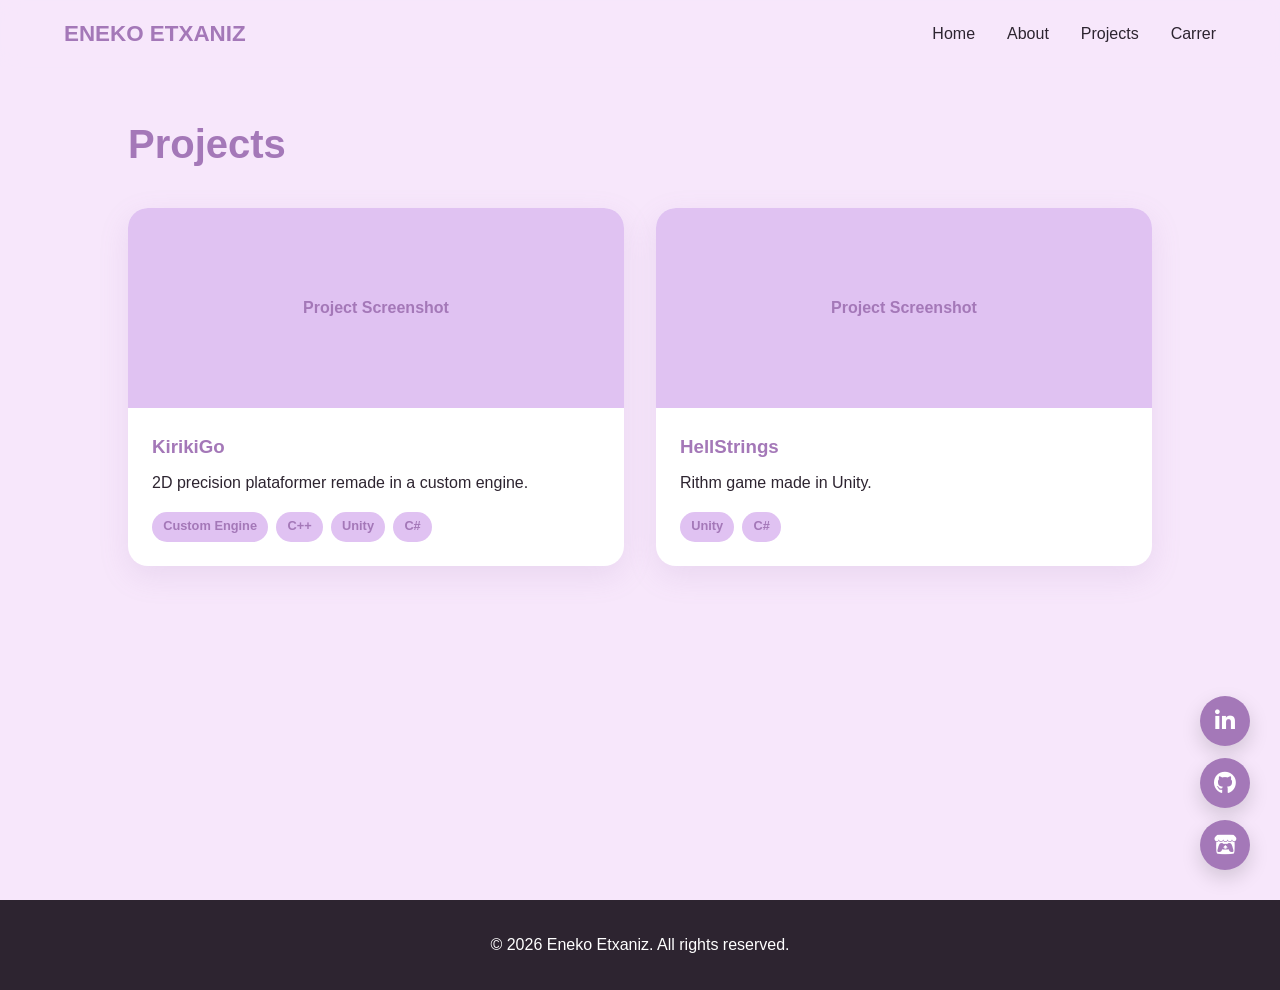
==== projects.html @ e9bcdfac "Project card test" ====
<!DOCTYPE html>
<html lang="en">
<head>
    <meta charset="UTF-8">
    <meta name="viewport" content="width=device-width, initial-scale=1.0">

    <title>Eneko Etxaniz | Portfolio</title>

    <!-- Font Awesome Icons -->
    <link
        rel="stylesheet"
        href="https://cdnjs.cloudflare.com/ajax/libs/font-awesome/6.5.2/css/all.min.css"
    >

    <link rel="stylesheet" href="style.css">
</head>

<body>

    <!-- Navigation -->
    <div id="navbar"></div>
    

    <!-- Projects -->
    <section id="projects">

        <div class="section-container">

            <h2 class="section-title">Projects</h2>

            <div class="projects">

                <a href="projects/kirikigo.html"  class="project-card">

                    <div class="project-image">
                        <span>Project Screenshot</span>
                    </div>

                    <div class="project-content">    
                        <h3>KirikiGo</h3>

                        <p>
                            2D precision plataformer remade in a custom engine.
                        </p>

                        <div class="tags">
                            <span class="tag">Custom Engine</span>
                            <span class="tag">C++</span>
                            <span class="tag">Unity</span>
                            <span class="tag">C#</span>
                        </div>

                    </div>
                </a>


                <a href="projects/hellstrings.html" class="project-card">

                    <div class="project-image">
                        <span>Project Screenshot</span>
                    </div>
                        <div class="project-content">
    
                            <h3>HellStrings</h3>
    
                            <p>
                                Rithm game made in Unity.
                            </p>
    
                            <div class="tags">
                                <span class="tag">Unity</span>
                                <span class="tag">C#</span>
                            </div>
    
                        </div>
                    </a>

            </div>

        </div>

    </section>

    <div id="footer"></div>

    <div id="social-dock"></div>

    <script src="../js/main.js"></script>


</body>
</html>
---- style.css ----
/* ========================================
   COLOR PALETTE
======================================== */

:root {
    --base: #A478B8;
    --light-base: #E0C2F2;
    --background: #F7E7FB;
    --contrast: #F5AE52;
    --light-contrast: #ffffff;
    --background-contrast: #ffffff;
    --highlight: #FC7869;

    --text: #2D2430;
    --white: #FFFFFF;
}


/* ========================================
   RESET
======================================== */

* {
    margin: 0;
    padding: 0;
    box-sizing: border-box;
}

html {
    scroll-behavior: smooth;
}

body {
    font-family: Arial, Helvetica, sans-serif;
    background: var(--background);
    color: var(--text);
    line-height: 1.6;
}

a {
    color: var(--highlight);
    text-decoration: none; /* To remove the underline */
    transition: transform 0.2s ease;
}

a:hover {
    transform: translateX(-2px);
}

/* ========================================
   NAVIGATION
======================================== */

nav {
    position: fixed;
    top: 0;
    left: 0;

    width: 100%;
    padding: 1rem 5%;

    display: flex;
    justify-content: space-between;
    align-items: center;

    background: rgba(247, 231, 251, 0.9);
    backdrop-filter: blur(10px);

    z-index: 1000;
}

.logo {
    font-size: 1.4rem;
    font-weight: bold;
    color: var(--base);
}

.nav-links {
    display: flex;
    gap: 2rem;

    list-style: none;
}

.nav-links a {
    text-decoration: none;
    color: var(--text);

    font-weight: 500;

    transition: color 0.2s ease;
}

.nav-links a:hover {
    color: var(--highlight);
}


/* ========================================
   GENERAL
======================================== */

section {
    min-height: 100vh;

    padding: 7rem 10% 5rem;
}

.section-title {
    font-size: 2.5rem;
    color: var(--base);

    margin-bottom: 2rem;
}


/* ========================================
   HERO
======================================== */

#home {
    display: flex;
    align-items: center;
    justify-content: center;

    text-align: center;
}

.hero {
    max-width: 900px;
}

.hero h1 {
    font-size: clamp(3rem, 8vw, 6rem);

    line-height: 1;

    color: var(--base);

    margin-bottom: 1rem;
}

.hero h2 {
    font-size: 1.5rem;

    font-weight: normal;

    margin-bottom: 1.5rem;
}

.hero p {
    max-width: 650px;

    margin: 0 auto 2rem;

    font-size: 1.1rem;
}

.hero-buttons {
    display: flex;
    justify-content: center;
    flex-wrap: wrap;
}


/* ========================================
   BUTTONS
======================================== */

.button {
    display: inline-block;

    padding: 0.8rem 1.8rem;
    margin: 0.4rem;

    border-radius: 999px;

    text-decoration: none;
    font-weight: bold;

    background: var(--base);
    color: var(--white);

    transition:
        transform 0.2s ease,
        background 0.2s ease;
}

.button:hover {
    transform: translateY(-3px);

    background: var(--highlight);
}

.button.secondary {
    background: var(--contrast);
}

.button.secondary:hover {
    background: var(--highlight);
}


/* ========================================
   ABOUT
======================================== */

#about {
    background: var(--background-contrast);
}

.about-content {
    max-width: 800px;
}

.about-content p {
    margin-bottom: 1rem;

    font-size: 1.1rem;
}


/* ========================================
   PROJECTS
======================================== */

.projects {
    display: grid;

    grid-template-columns:
        repeat(auto-fit, minmax(280px, 1fr));

    gap: 2rem;
}

.project-card {
    display: block;

    background: var(--white);

    border-radius: 20px;

    overflow: hidden;

    box-shadow:
        0 10px 30px rgba(164, 120, 184, 0.15);

    text-decoration: none;
    color: inherit;

    transition:
        transform 0.25s ease,
        box-shadow 0.25s ease;
}

.project-card:hover {
    transform: translateY(-8px);

    box-shadow:
        0 20px 40px rgba(164, 120, 184, 0.25);
}


/* Project image placeholder */

.project-image {
    height: 200px;

    background: var(--light-base);

    display: flex;
    align-items: center;
    justify-content: center;

    color: var(--base);

    font-weight: bold;
}


/* Project content */

.project-content {
    display: block;
    padding: 1.5rem;
    text-decoration: none;
    color: var(--text);
}

.project-content h3 {
    color: var(--base);

    margin-bottom: 0.5rem;
}

.project-content p {
    margin-bottom: 1rem;
}


/* Project tags */

.tags {
    display: flex;

    flex-wrap: wrap;

    gap: 0.5rem;
}

.tag {
    padding: 0.3rem 0.7rem;

    border-radius: 999px;

    background: var(--light-base);

    color: var(--base);

    font-size: 0.8rem;

    font-weight: bold;
}


/* ========================================
   CONTACT
======================================== */

#contact {
    background: var(--base);

    color: var(--white);

    display: flex;
    align-items: center;
}

#contact .section-title {
    color: var(--white);
}

.contact-content {
    max-width: 700px;
}

.contact-links {
    margin-top: 1.5rem;
}

.contact-links p {
    margin-bottom: 0.5rem;
}

.contact-links a {
    color: var(--contrast);

    text-decoration: none;

    font-weight: bold;

    transition: color 0.2s ease;
}

.contact-links a:hover {
    color: var(--highlight);
}


/* ========================================
   FOOTER
======================================== */

footer {
    padding: 2rem 10%;

    text-align: center;

    background: var(--text);

    color: var(--white);
}


/* ========================================
   MOBILE
======================================== */

@media (max-width: 700px) {

    .nav-links {
        display: none;
    }

    section {
        padding-left: 6%;
        padding-right: 6%;
    }

    .hero h1 {
        font-size: 3.5rem;
    }

    .hero h2 {
        font-size: 1.2rem;
    }

    .section-title {
        font-size: 2rem;
    }

}

/* ========================================
   SOCIAL MEDIA DOCK
======================================== */

.social-dock {
    position: fixed;

    right: 30px;
    bottom: 30px;

    display: flex;
    flex-direction: column;

    gap: 12px;

    z-index: 1000;
}

.social-dock a {
    width: 50px;
    height: 50px;

    display: flex;
    align-items: center;
    justify-content: center;

    border-radius: 50%;

    background: var(--base);
    color: var(--white);

    font-size: 1.4rem;

    text-decoration: none;

    box-shadow:
        0 8px 20px rgba(0, 0, 0, 0.15);

    transition:
        transform 0.2s ease,
        background 0.2s ease;
}

.social-dock a:hover {
    background: var(--highlight);

    transform:
        translateX(-5px)
        scale(1.1);
}


/* ========================================
   SKILLS
======================================== */

.skills {
    margin-top: 3rem;

    display: grid;

    grid-template-columns:
        repeat(auto-fit, minmax(250px, 1fr));

    gap: 2rem;
}

.skill-group {
    padding: 1.5rem;

    background: var(--background);

    border-radius: 20px;

    transition: transform 0.2s ease;
}

.skill-group h3 {
    color: var(--base);

    margin-bottom: 1rem;
}

.skill-group h3 {
    color: var(--base);

    margin-bottom: 1rem;
}

.skill-group:hover {
    transform: translate(5px, -5px);
}

/* ========================================
   EXPERIENCE
======================================== */

#experience {
    background: var(--background);

    display: flex;
    flex-direction: column;
    align-items: center;
}

.experience-list {
    display: flex;
    flex-direction: column;

    gap: 1.5rem;

    width: 100%;
    max-width: 900px;

    margin: 0 auto;
}

.experience-card {
    display: grid;

    grid-template-columns: 180px 1fr;

    gap: 2rem;

    padding: 2rem;

    border-radius: 20px;

    background: var(--background-contrast);

    transition: transform 0.2s ease;
}

.experience-card:hover {
    transform: translate(5px, -5px);
}

.experience-date {
    color: var(--light-base);

    font-weight: bold;
}

.experience-card h3 {
    color: var(--base);

    margin-bottom: 0.3rem;
}

.experience-card h4 {
    color: var(--text);

    margin-bottom: 1rem;
}

/* ========================================
   MOBILE
======================================== */

@media (max-width: 700px) {

    .social-dock {
        right: 15px;
        bottom: 15px;
    }

    .social-dock a {
        width: 45px;
        height: 45px;

        font-size: 1.2rem;
    }

    .experience-card {
        grid-template-columns: 1fr;

        gap: 0.5rem;
    }

}
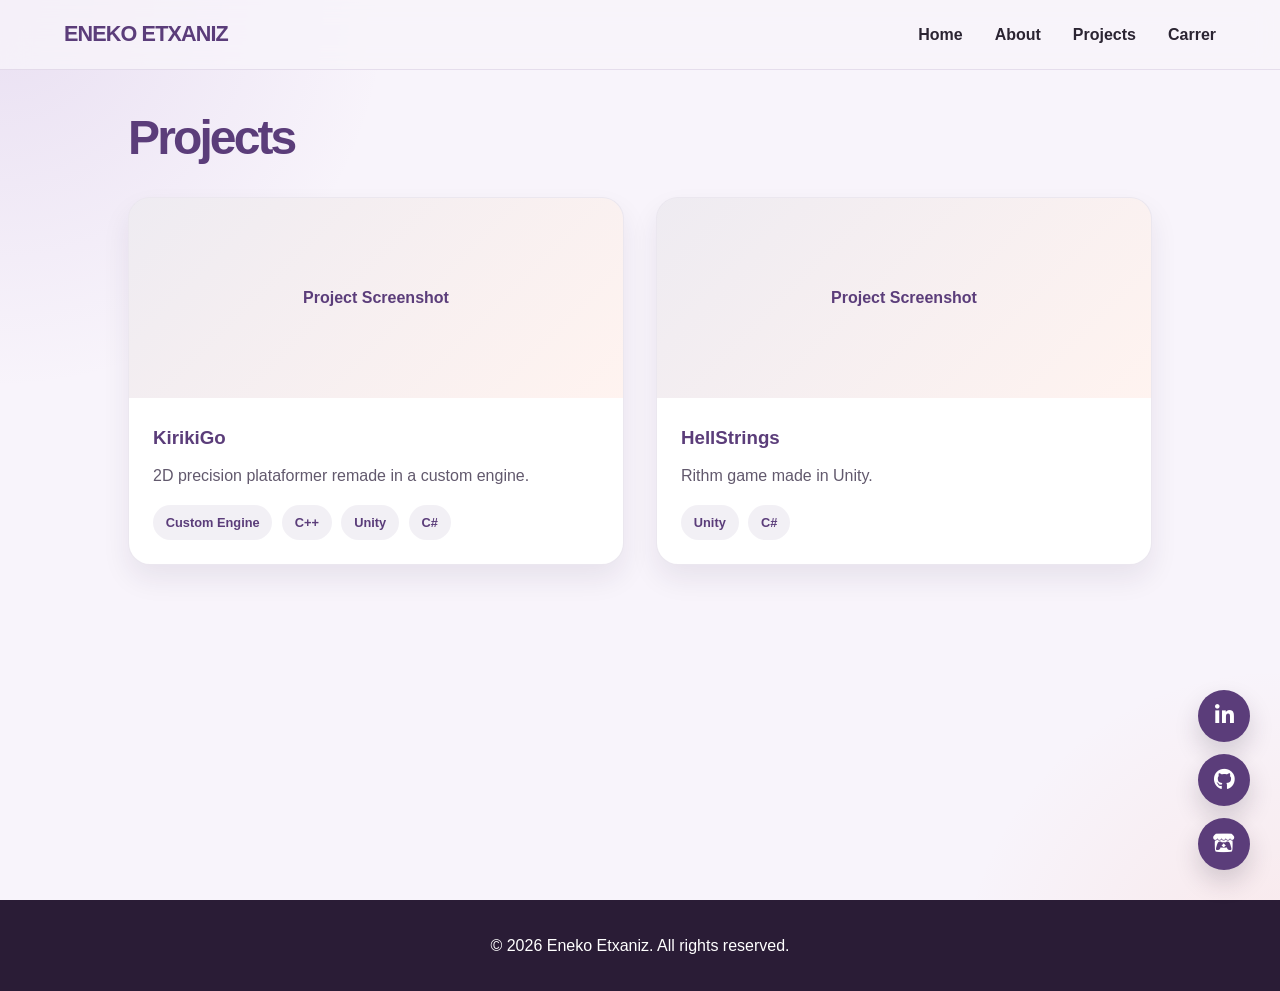
==== commit 322834a4: "Changing page style" ====
--- a/projects.html
+++ b/projects.html
@@ -20,7 +20,6 @@
     <!-- Navigation -->
     <div id="navbar"></div>
     
-
     <!-- Projects -->
     <section id="projects">
 
--- a/style.css
+++ b/style.css
@@ -1,24 +1,19 @@
-/* ========================================
-   COLOR PALETTE
-======================================== */
-
 :root {
-    --base: #A478B8;
-    --light-base: #E0C2F2;
-    --background: #F7E7FB;
-    --contrast: #F5AE52;
-    --light-contrast: #ffffff;
-    --background-contrast: #ffffff;
-    --highlight: #FC7869;
-
-    --text: #2D2430;
-    --white: #FFFFFF;
-}
-
-
-/* ========================================
-   RESET
-======================================== */
+    --bg: #f8f4fb;
+    --bg-soft: #f2e9fb;
+    --surface: #ffffff;
+    --surface-alt: #faf4ff;
+    --primary: #5b3d7a;
+    --primary-dark: #2a1c36;
+    --secondary: #ff8c69;
+    --secondary-soft: #ffe2d7;
+    --text: #2b2432;
+    --muted: #62596d;
+    --line: rgba(91, 61, 122, 0.12);
+    --shadow: 0 22px 48px rgba(44, 31, 58, 0.12);
+    --shadow-soft: 0 14px 28px rgba(44, 31, 58, 0.08);
+    --white: #ffffff;
+}
 
 * {
     margin: 0;
@@ -31,307 +26,368 @@
 }
 
 body {
-    font-family: Arial, Helvetica, sans-serif;
-    background: var(--background);
+    font-family: "Inter", Arial, Helvetica, sans-serif;
+    background:
+        radial-gradient(circle at top left, rgba(146, 105, 190, 0.15), transparent 24%),
+        radial-gradient(circle at bottom right, rgba(255, 140, 105, 0.12), transparent 20%),
+        var(--bg);
     color: var(--text);
-    line-height: 1.6;
+    line-height: 1.7;
 }
 
 a {
-    color: var(--highlight);
-    text-decoration: none; /* To remove the underline */
-    transition: transform 0.2s ease;
-}
-
-a:hover {
-    transform: translateX(-2px);
-}
-
-/* ========================================
-   NAVIGATION
-======================================== */
+    color: var(--secondary);
+    text-decoration: none;
+    transition: color 0.2s ease;
+}
+
+img {
+    max-width: 100%;
+    display: block;
+}
+
+section {
+    min-height: 100vh;
+    padding: 7rem 10% 5rem;
+}
+
+.section-container {
+    max-width: 1100px;
+    margin: 0 auto;
+}
+
+.section-title {
+    font-size: clamp(2.2rem, 4vw, 3rem);
+    line-height: 1.1;
+    letter-spacing: -0.06em;
+    color: var(--primary);
+    margin-bottom: 2rem;
+}
 
 nav {
     position: fixed;
     top: 0;
     left: 0;
-
     width: 100%;
     padding: 1rem 5%;
-
     display: flex;
     justify-content: space-between;
     align-items: center;
-
-    background: rgba(247, 231, 251, 0.9);
-    backdrop-filter: blur(10px);
-
+    background: rgba(248, 244, 251, 0.8);
+    border-bottom: 1px solid var(--line);
+    backdrop-filter: blur(14px);
+    -webkit-backdrop-filter: blur(14px);
     z-index: 1000;
 }
 
 .logo {
-    font-size: 1.4rem;
-    font-weight: bold;
-    color: var(--base);
+    font-size: 1.35rem;
+    font-weight: 800;
+    letter-spacing: -0.04em;
+    color: var(--primary);
 }
 
 .nav-links {
     display: flex;
+    align-items: center;
     gap: 2rem;
-
     list-style: none;
 }
 
 .nav-links a {
-    text-decoration: none;
+    position: relative;
     color: var(--text);
-
-    font-weight: 500;
-
-    transition: color 0.2s ease;
+    font-weight: 600;
+}
+
+.nav-links a::after {
+    content: "";
+    position: absolute;
+    left: 0;
+    bottom: -0.35rem;
+    width: 100%;
+    height: 2px;
+    background: var(--secondary);
+    transform: scaleX(0);
+    transform-origin: left;
+    transition: transform 0.2s ease;
 }
 
 .nav-links a:hover {
-    color: var(--highlight);
-}
-
-
-/* ========================================
-   GENERAL
-======================================== */
-
-section {
-    min-height: 100vh;
-
-    padding: 7rem 10% 5rem;
-}
-
-.section-title {
-    font-size: 2.5rem;
-    color: var(--base);
-
+    color: var(--primary);
+}
+
+.nav-links a:hover::after {
+    transform: scaleX(1);
+}
+
+#home {
+    display: flex;
+    align-items: center;
+    justify-content: center;
+    padding-top: 10rem;
+    background: radial-gradient(circle at top center, rgba(146, 105, 190, 0.14), transparent 26%);
+}
+
+.hero {
+    max-width: 960px;
+    width: 100%;
+    padding: clamp(2rem, 5vw, 4rem);
+    background: rgba(255, 255, 255, 0.6);
+    border: 1px solid var(--line);
+    border-radius: 32px;
+    box-shadow: var(--shadow-soft);
+    backdrop-filter: blur(12px);
+}
+
+.hero-intro {
+    display: inline-flex;
+    align-items: center;
+    gap: 0.75rem;
+    margin-bottom: 1rem;
+    color: var(--primary);
+    font-size: 0.75rem;
+    font-weight: 800;
+    letter-spacing: 0.08em;
+    text-transform: uppercase;
+}
+
+.hero-intro::before {
+    content: "";
+    width: 0.7rem;
+    height: 0.7rem;
+    border-radius: 50%;
+    background: var(--secondary);
+    box-shadow: 0 0 0 6px rgba(255, 140, 105, 0.18);
+}
+
+.hero h1 {
+    font-size: clamp(3.2rem, 8vw, 6.4rem);
+    line-height: 0.96;
+    letter-spacing: -0.08em;
+    color: var(--primary-dark);
+    margin-bottom: 1rem;
+}
+
+.hero h2 {
+    font-size: clamp(1.2rem, 2vw, 1.8rem);
+    font-weight: 600;
+    color: var(--muted);
+    margin-bottom: 1.5rem;
+}
+
+.hero-description {
+    max-width: 700px;
     margin-bottom: 2rem;
-}
-
-
-/* ========================================
-   HERO
-======================================== */
-
-#home {
-    display: flex;
+    font-size: 1.08rem;
+    color: var(--muted);
+}
+
+.hero-buttons {
+    display: flex;
+    justify-content: flex-start;
+    flex-wrap: wrap;
+    gap: 0.75rem;
+}
+
+.button {
+    display: inline-flex;
     align-items: center;
     justify-content: center;
-
-    text-align: center;
-}
-
-.hero {
+    padding: 0.9rem 1.6rem;
+    border-radius: 999px;
+    font-weight: 700;
+    background: var(--primary);
+    color: var(--white);
+    box-shadow: var(--shadow-soft);
+    transition: transform 0.2s ease, box-shadow 0.2s ease, background 0.2s ease;
+}
+
+.button:hover {
+    transform: translateY(-2px);
+    background: var(--secondary);
+    box-shadow: 0 14px 28px rgba(255, 140, 105, 0.2);
+}
+
+.button.secondary {
+    background: var(--secondary);
+}
+
+.button.secondary:hover {
+    background: var(--primary);
+}
+
+#about {
+    background: var(--surface);
+}
+
+.about-content {
+    max-width: 820px;
+    display: grid;
+    gap: 1rem;
+}
+
+.about-content p {
+    font-size: 1.08rem;
+    color: var(--muted);
+}
+
+.skills {
+    margin-top: 3rem;
+    display: grid;
+    grid-template-columns: repeat(auto-fit, minmax(250px, 1fr));
+    gap: 1.5rem;
+}
+
+.skill-group {
+    padding: 1.6rem;
+    background: var(--surface-alt);
+    border: 1px solid var(--line);
+    border-radius: 22px;
+    box-shadow: var(--shadow-soft);
+    transition: transform 0.2s ease, box-shadow 0.2s ease;
+}
+
+.skill-group h3 {
+    color: var(--primary);
+    margin-bottom: 1rem;
+    font-size: 1.2rem;
+}
+
+.skill-group:hover {
+    transform: translateY(-4px);
+    box-shadow: var(--shadow);
+}
+
+.tags {
+    display: flex;
+    flex-wrap: wrap;
+    gap: 0.6rem;
+}
+
+.tag {
+    display: inline-flex;
+    align-items: center;
+    padding: 0.42rem 0.8rem;
+    border-radius: 999px;
+    background: rgba(91, 61, 122, 0.08);
+    color: var(--primary);
+    font-size: 0.8rem;
+    font-weight: 700;
+}
+
+#experience {
+    background: linear-gradient(180deg, var(--bg) 0%, var(--surface) 100%);
+    display: flex;
+    flex-direction: column;
+    align-items: center;
+}
+
+.experience-list {
+    display: flex;
+    flex-direction: column;
+    gap: 1.5rem;
+    width: 100%;
     max-width: 900px;
 }
 
-.hero h1 {
-    font-size: clamp(3rem, 8vw, 6rem);
-
-    line-height: 1;
-
-    color: var(--base);
-
+.experience-card {
+    display: grid;
+    grid-template-columns: 180px 1fr;
+    gap: 2rem;
+    padding: 2rem;
+    border-radius: 24px;
+    background: var(--surface);
+    border: 1px solid var(--line);
+    box-shadow: var(--shadow-soft);
+    transition: transform 0.2s ease, box-shadow 0.2s ease;
+}
+
+.experience-card:hover {
+    transform: translateY(-4px);
+    box-shadow: var(--shadow);
+}
+
+.experience-date {
+    color: var(--secondary);
+    font-size: 0.78rem;
+    font-weight: 800;
+    letter-spacing: 0.04em;
+    text-transform: uppercase;
+    padding-top: 0.35rem;
+}
+
+.experience-card h3 {
+    color: var(--primary);
+    margin-bottom: 0.35rem;
+    font-size: 1.45rem;
+    line-height: 1.2;
+}
+
+.experience-card h4 {
+    color: var(--text);
     margin-bottom: 1rem;
-}
-
-.hero h2 {
-    font-size: 1.5rem;
-
-    font-weight: normal;
-
-    margin-bottom: 1.5rem;
-}
-
-.hero p {
-    max-width: 650px;
-
-    margin: 0 auto 2rem;
-
-    font-size: 1.1rem;
-}
-
-.hero-buttons {
-    display: flex;
-    justify-content: center;
-    flex-wrap: wrap;
-}
-
-
-/* ========================================
-   BUTTONS
-======================================== */
-
-.button {
-    display: inline-block;
-
-    padding: 0.8rem 1.8rem;
-    margin: 0.4rem;
-
-    border-radius: 999px;
-
-    text-decoration: none;
-    font-weight: bold;
-
-    background: var(--base);
-    color: var(--white);
-
-    transition:
-        transform 0.2s ease,
-        background 0.2s ease;
-}
-
-.button:hover {
-    transform: translateY(-3px);
-
-    background: var(--highlight);
-}
-
-.button.secondary {
-    background: var(--contrast);
-}
-
-.button.secondary:hover {
-    background: var(--highlight);
-}
-
-
-/* ========================================
-   ABOUT
-======================================== */
-
-#about {
-    background: var(--background-contrast);
-}
-
-.about-content {
-    max-width: 800px;
-}
-
-.about-content p {
-    margin-bottom: 1rem;
-
-    font-size: 1.1rem;
-}
-
-
-/* ========================================
-   PROJECTS
-======================================== */
+    font-weight: 600;
+}
+
+.experience-card p {
+    margin-bottom: 0.4rem;
+    color: var(--muted);
+}
 
 .projects {
     display: grid;
-
-    grid-template-columns:
-        repeat(auto-fit, minmax(280px, 1fr));
-
+    grid-template-columns: repeat(auto-fit, minmax(280px, 1fr));
     gap: 2rem;
 }
 
-.project-card {
+.project-card,
+.project-card:visited {
     display: block;
-
-    background: var(--white);
-
-    border-radius: 20px;
-
+    background: var(--surface);
+    border: 1px solid var(--line);
+    border-radius: 22px;
     overflow: hidden;
-
-    box-shadow:
-        0 10px 30px rgba(164, 120, 184, 0.15);
-
+    box-shadow: var(--shadow-soft);
+    color: var(--text);
     text-decoration: none;
-    color: inherit;
-
-    transition:
-        transform 0.25s ease,
-        box-shadow 0.25s ease;
+    transition: transform 0.25s ease, box-shadow 0.25s ease;
 }
 
 .project-card:hover {
     transform: translateY(-8px);
-
-    box-shadow:
-        0 20px 40px rgba(164, 120, 184, 0.25);
-}
-
-
-/* Project image placeholder */
+    box-shadow: var(--shadow);
+    color: var(--text);
+    text-decoration: none;
+}
 
 .project-image {
     height: 200px;
-
-    background: var(--light-base);
-
     display: flex;
     align-items: center;
     justify-content: center;
-
-    color: var(--base);
-
-    font-weight: bold;
-}
-
-
-/* Project content */
+    background: linear-gradient(135deg, rgba(91, 61, 122, 0.10), rgba(255, 140, 105, 0.10));
+    color: var(--primary);
+    font-weight: 800;
+}
 
 .project-content {
-    display: block;
     padding: 1.5rem;
-    text-decoration: none;
-    color: var(--text);
 }
 
 .project-content h3 {
-    color: var(--base);
-
+    color: var(--primary);
     margin-bottom: 0.5rem;
 }
 
 .project-content p {
     margin-bottom: 1rem;
-}
-
-
-/* Project tags */
-
-.tags {
-    display: flex;
-
-    flex-wrap: wrap;
-
-    gap: 0.5rem;
-}
-
-.tag {
-    padding: 0.3rem 0.7rem;
-
-    border-radius: 999px;
-
-    background: var(--light-base);
-
-    color: var(--base);
-
-    font-size: 0.8rem;
-
-    font-weight: bold;
-}
-
-
-/* ========================================
-   CONTACT
-======================================== */
+    color: var(--muted);
+}
 
 #contact {
-    background: var(--base);
-
+    background: var(--primary);
     color: var(--white);
-
     display: flex;
     align-items: center;
 }
@@ -353,41 +409,180 @@
 }
 
 .contact-links a {
-    color: var(--contrast);
-
+    color: var(--secondary-soft);
+    font-weight: 700;
     text-decoration: none;
-
-    font-weight: bold;
-
-    transition: color 0.2s ease;
 }
 
 .contact-links a:hover {
-    color: var(--highlight);
-}
-
-
-/* ========================================
-   FOOTER
-======================================== */
+    color: var(--white);
+}
 
 footer {
     padding: 2rem 10%;
-
     text-align: center;
-
-    background: var(--text);
-
+    background: var(--primary-dark);
     color: var(--white);
 }
 
-
-/* ========================================
-   MOBILE
-======================================== */
+.social-dock {
+    position: fixed;
+    right: 30px;
+    bottom: 30px;
+    display: flex;
+    flex-direction: column;
+    gap: 12px;
+    z-index: 1000;
+}
+
+.social-dock a {
+    width: 52px;
+    height: 52px;
+    display: flex;
+    align-items: center;
+    justify-content: center;
+    border-radius: 50%;
+    background: var(--primary);
+    color: var(--white);
+    font-size: 1.35rem;
+    text-decoration: none;
+    box-shadow: 0 12px 24px rgba(45, 32, 55, 0.18);
+    transition: transform 0.2s ease, background 0.2s ease;
+}
+
+.social-dock a:hover {
+    background: var(--secondary);
+    transform: translateX(-4px) scale(1.06);
+}
+
+.project-carousel {
+    position: relative;
+    width: 100%;
+    margin-top: 3rem;
+}
+
+.carousel-viewport {
+    width: 100%;
+    overflow: hidden;
+    border-radius: 20px;
+    background: var(--surface);
+    border: 1px solid var(--line);
+}
+
+.carousel-track {
+    display: flex;
+    width: 100%;
+    transition: transform 0.45s ease;
+}
+
+.carousel-slide {
+    flex: 0 0 100%;
+    width: 100%;
+    margin: 0;
+}
+
+.carousel-media {
+    position: relative;
+    width: 100%;
+    aspect-ratio: 16 / 9;
+    background: var(--bg);
+}
+
+.carousel-media img,
+.carousel-media iframe {
+    display: block;
+    width: 100%;
+    height: 100%;
+    border: none;
+}
+
+.carousel-media img {
+    object-fit: cover;
+}
+
+.carousel-caption {
+    margin: 0;
+    padding: 1rem 1.25rem 1.25rem;
+    color: var(--muted);
+    font-size: 0.95rem;
+    line-height: 1.5;
+}
+
+.carousel-button {
+    position: absolute;
+    top: calc((100% - 4rem) / 2);
+    z-index: 2;
+    display: flex;
+    align-items: center;
+    justify-content: center;
+    width: 3rem;
+    height: 3rem;
+    padding: 0;
+    border: 1px solid var(--line);
+    border-radius: 50%;
+    background: var(--surface);
+    color: var(--primary);
+    font-size: 1.2rem;
+    cursor: pointer;
+    opacity: 0;
+    transition: opacity 0.2s ease, background 0.2s ease, transform 0.2s ease;
+}
+
+.project-carousel:hover .carousel-button {
+    opacity: 1;
+}
+
+.carousel-button:hover {
+    background: var(--bg-soft);
+    transform: scale(1.08);
+}
+
+.carousel-button-prev {
+    left: 1rem;
+}
+
+.carousel-button-next {
+    right: 1rem;
+}
+
+.carousel-navigation {
+    display: flex;
+    align-items: center;
+    justify-content: center;
+    gap: 1rem;
+    margin-top: 1.25rem;
+}
+
+.carousel-dots {
+    display: flex;
+    align-items: center;
+    gap: 0.5rem;
+}
+
+.carousel-dot {
+    width: 8px;
+    height: 8px;
+    padding: 0;
+    border: none;
+    border-radius: 50%;
+    background: rgba(91, 61, 122, 0.25);
+    opacity: 0.7;
+    cursor: pointer;
+    transition: transform 0.2s ease, opacity 0.2s ease, background 0.2s ease;
+}
+
+.carousel-dot:hover {
+    opacity: 0.9;
+    transform: scale(1.2);
+}
+
+.carousel-dot.active {
+    background: var(--primary);
+    opacity: 1;
+    transform: scale(1.35);
+}
 
 @media (max-width: 700px) {
-
     .nav-links {
         display: none;
     }
@@ -397,180 +592,17 @@
         padding-right: 6%;
     }
 
-    .hero h1 {
-        font-size: 3.5rem;
-    }
-
-    .hero h2 {
-        font-size: 1.2rem;
+    .hero {
+        text-align: center;
+    }
+
+    .hero-buttons {
+        justify-content: center;
     }
 
     .section-title {
         font-size: 2rem;
     }
-
-}
-
-/* ========================================
-   SOCIAL MEDIA DOCK
-======================================== */
-
-.social-dock {
-    position: fixed;
-
-    right: 30px;
-    bottom: 30px;
-
-    display: flex;
-    flex-direction: column;
-
-    gap: 12px;
-
-    z-index: 1000;
-}
-
-.social-dock a {
-    width: 50px;
-    height: 50px;
-
-    display: flex;
-    align-items: center;
-    justify-content: center;
-
-    border-radius: 50%;
-
-    background: var(--base);
-    color: var(--white);
-
-    font-size: 1.4rem;
-
-    text-decoration: none;
-
-    box-shadow:
-        0 8px 20px rgba(0, 0, 0, 0.15);
-
-    transition:
-        transform 0.2s ease,
-        background 0.2s ease;
-}
-
-.social-dock a:hover {
-    background: var(--highlight);
-
-    transform:
-        translateX(-5px)
-        scale(1.1);
-}
-
-
-/* ========================================
-   SKILLS
-======================================== */
-
-.skills {
-    margin-top: 3rem;
-
-    display: grid;
-
-    grid-template-columns:
-        repeat(auto-fit, minmax(250px, 1fr));
-
-    gap: 2rem;
-}
-
-.skill-group {
-    padding: 1.5rem;
-
-    background: var(--background);
-
-    border-radius: 20px;
-
-    transition: transform 0.2s ease;
-}
-
-.skill-group h3 {
-    color: var(--base);
-
-    margin-bottom: 1rem;
-}
-
-.skill-group h3 {
-    color: var(--base);
-
-    margin-bottom: 1rem;
-}
-
-.skill-group:hover {
-    transform: translate(5px, -5px);
-}
-
-/* ========================================
-   EXPERIENCE
-======================================== */
-
-#experience {
-    background: var(--background);
-
-    display: flex;
-    flex-direction: column;
-    align-items: center;
-}
-
-.experience-list {
-    display: flex;
-    flex-direction: column;
-
-    gap: 1.5rem;
-
-    width: 100%;
-    max-width: 900px;
-
-    margin: 0 auto;
-}
-
-.experience-card {
-    display: grid;
-
-    grid-template-columns: 180px 1fr;
-
-    gap: 2rem;
-
-    padding: 2rem;
-
-    border-radius: 20px;
-
-    background: var(--background-contrast);
-
-    transition: transform 0.2s ease;
-}
-
-.experience-card:hover {
-    transform: translate(5px, -5px);
-}
-
-.experience-date {
-    color: var(--light-base);
-
-    font-weight: bold;
-}
-
-.experience-card h3 {
-    color: var(--base);
-
-    margin-bottom: 0.3rem;
-}
-
-.experience-card h4 {
-    color: var(--text);
-
-    margin-bottom: 1rem;
-}
-
-/* ========================================
-   MOBILE
-======================================== */
-
-@media (max-width: 700px) {
 
     .social-dock {
         right: 15px;
@@ -580,14 +612,44 @@
     .social-dock a {
         width: 45px;
         height: 45px;
-
-        font-size: 1.2rem;
+        font-size: 1.1rem;
     }
 
     .experience-card {
         grid-template-columns: 1fr;
-
         gap: 0.5rem;
     }
 
-}+    .project-carousel {
+        margin-top: 2rem;
+    }
+
+    .carousel-viewport {
+        border-radius: 14px;
+    }
+
+    .carousel-caption {
+        padding: 0.9rem 1rem 1rem;
+        font-size: 0.9rem;
+    }
+
+    .carousel-button {
+        width: 2.5rem;
+        height: 2.5rem;
+        top: calc((100% - 3.5rem) / 2);
+        opacity: 1;
+        font-size: 1rem;
+    }
+
+    .carousel-button-prev {
+        left: 0.6rem;
+    }
+
+    .carousel-button-next {
+        right: 0.6rem;
+    }
+
+    .carousel-navigation {
+        margin-top: 1rem;
+    }
+}
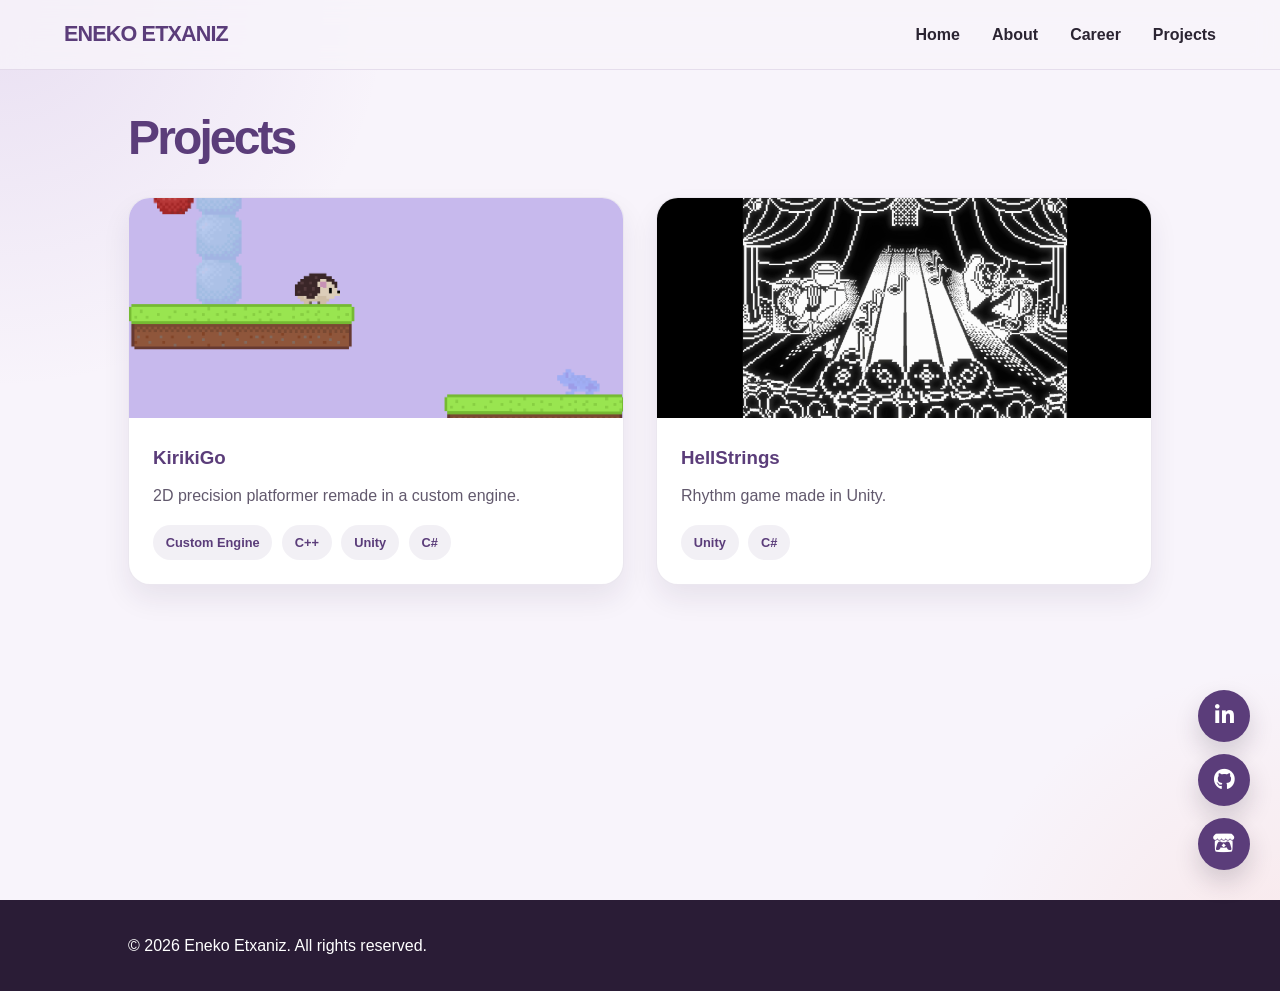
==== commit 9a3ed98e: "More info in Hellstrings and imagesa added" ====
--- a/projects.html
+++ b/projects.html
@@ -32,14 +32,14 @@
                 <a href="projects/kirikigo.html"  class="project-card">
 
                     <div class="project-image">
-                        <span>Project Screenshot</span>
+                        <img src="projects/images/KirikiGo_Gameplay1.png" alt="KirikiGo gameplay screenshot">
                     </div>
 
                     <div class="project-content">    
                         <h3>KirikiGo</h3>
 
                         <p>
-                            2D precision plataformer remade in a custom engine.
+                            2D precision platformer remade in a custom engine.
                         </p>
 
                         <div class="tags">
@@ -56,14 +56,14 @@
                 <a href="projects/hellstrings.html" class="project-card">
 
                     <div class="project-image">
-                        <span>Project Screenshot</span>
+                        <img src="projects/images/HellStrings_Gameplay.png" alt="HellStrings gameplay screenshot">
                     </div>
                         <div class="project-content">
     
                             <h3>HellStrings</h3>
     
                             <p>
-                                Rithm game made in Unity.
+                                Rhythm game made in Unity.
                             </p>
     
                             <div class="tags">
--- a/style.css
+++ b/style.css
@@ -41,6 +41,10 @@
     transition: color 0.2s ease;
 }
 
+p {
+    text-align: justify;
+}
+
 img {
     max-width: 100%;
     display: block;
@@ -362,13 +366,26 @@
 }
 
 .project-image {
-    height: 200px;
+    height: 220px;
     display: flex;
     align-items: center;
     justify-content: center;
     background: linear-gradient(135deg, rgba(91, 61, 122, 0.10), rgba(255, 140, 105, 0.10));
     color: var(--primary);
     font-weight: 800;
+    overflow: hidden;
+    position: relative;
+}
+
+.project-image img {
+    width: 100%;
+    height: 100%;
+    object-fit: cover;
+    transition: transform 0.3s ease;
+}
+
+.project-card:hover .project-image img {
+    transform: scale(1.05);
 }
 
 .project-content {
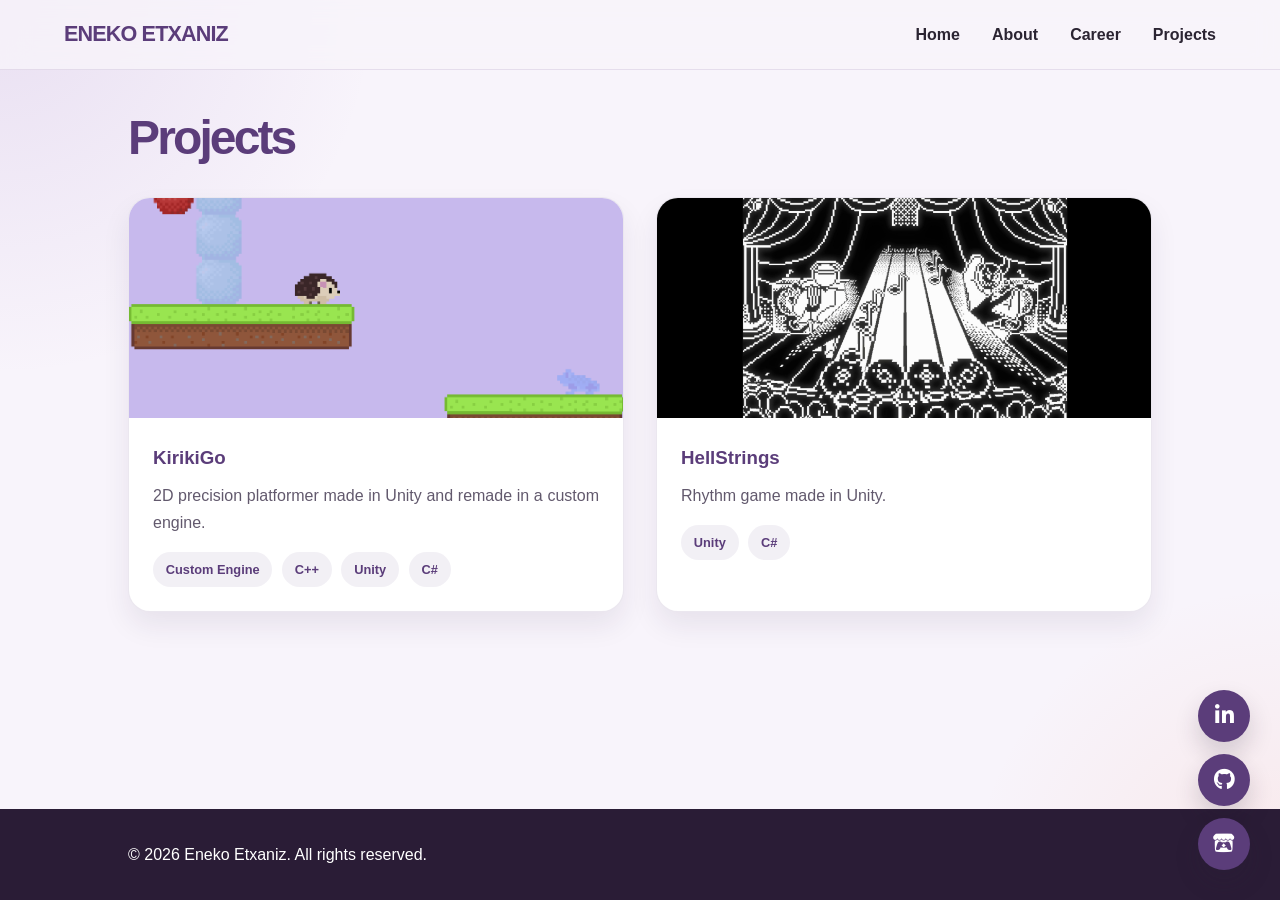
==== commit 2ca655eb: "Orthography fixes, kirikigo carousel added and colors updated" ====
--- a/projects.html
+++ b/projects.html
@@ -39,7 +39,7 @@
                         <h3>KirikiGo</h3>
 
                         <p>
-                            2D precision platformer remade in a custom engine.
+                            2D precision platformer made in Unity and remade in a custom engine.
                         </p>
 
                         <div class="tags">
--- a/style.css
+++ b/style.css
@@ -1,12 +1,25 @@
+
+@import url("css/buttons.css");
+@import url("css/carousel.css");
+@import url("css/navigation_bar.css");
+
+
+/* =========================
+   VARIABLES & BASE
+   ========================= */
+
 :root {
     --bg: #f8f4fb;
     --bg-soft: #f2e9fb;
     --surface: #ffffff;
     --surface-alt: #faf4ff;
+
     --primary: #5b3d7a;
     --primary-dark: #2a1c36;
-    --secondary: #ff8c69;
+    --primary-highlight: rgb(149, 90, 197);
+    --secondary: #f07c58;
     --secondary-soft: #ffe2d7;
+    --secondary-highlight: rgb(255, 164, 104);;
     --text: #2b2432;
     --muted: #62596d;
     --line: rgba(91, 61, 122, 0.12);
@@ -26,6 +39,9 @@
 }
 
 body {
+    min-height: 100vh;
+    display: flex;
+    flex-direction: column;
     font-family: "Inter", Arial, Helvetica, sans-serif;
     background:
         radial-gradient(circle at top left, rgba(146, 105, 190, 0.15), transparent 24%),
@@ -51,7 +67,7 @@
 }
 
 section {
-    min-height: 100vh;
+    min-height: 50vh;
     padding: 7rem 10% 5rem;
 }
 
@@ -68,62 +84,10 @@
     margin-bottom: 2rem;
 }
 
-nav {
-    position: fixed;
-    top: 0;
-    left: 0;
-    width: 100%;
-    padding: 1rem 5%;
-    display: flex;
-    justify-content: space-between;
-    align-items: center;
-    background: rgba(248, 244, 251, 0.8);
-    border-bottom: 1px solid var(--line);
-    backdrop-filter: blur(14px);
-    -webkit-backdrop-filter: blur(14px);
-    z-index: 1000;
-}
-
-.logo {
-    font-size: 1.35rem;
-    font-weight: 800;
-    letter-spacing: -0.04em;
-    color: var(--primary);
-}
-
-.nav-links {
-    display: flex;
-    align-items: center;
-    gap: 2rem;
-    list-style: none;
-}
-
-.nav-links a {
-    position: relative;
-    color: var(--text);
-    font-weight: 600;
-}
-
-.nav-links a::after {
-    content: "";
-    position: absolute;
-    left: 0;
-    bottom: -0.35rem;
-    width: 100%;
-    height: 2px;
-    background: var(--secondary);
-    transform: scaleX(0);
-    transform-origin: left;
-    transition: transform 0.2s ease;
-}
-
-.nav-links a:hover {
-    color: var(--primary);
-}
-
-.nav-links a:hover::after {
-    transform: scaleX(1);
-}
+
+/* =========================
+   HERO
+   ========================= */
 
 #home {
     display: flex;
@@ -194,32 +158,9 @@
     gap: 0.75rem;
 }
 
-.button {
-    display: inline-flex;
-    align-items: center;
-    justify-content: center;
-    padding: 0.9rem 1.6rem;
-    border-radius: 999px;
-    font-weight: 700;
-    background: var(--primary);
-    color: var(--white);
-    box-shadow: var(--shadow-soft);
-    transition: transform 0.2s ease, box-shadow 0.2s ease, background 0.2s ease;
-}
-
-.button:hover {
-    transform: translateY(-2px);
-    background: var(--secondary);
-    box-shadow: 0 14px 28px rgba(255, 140, 105, 0.2);
-}
-
-.button.secondary {
-    background: var(--secondary);
-}
-
-.button.secondary:hover {
-    background: var(--primary);
-}
+/* =========================
+   ABOUT
+   ========================= */
 
 #about {
     background: var(--surface);
@@ -279,6 +220,10 @@
     font-size: 0.8rem;
     font-weight: 700;
 }
+
+/* =========================
+   EXPERIENCE
+   ========================= */
 
 #experience {
     background: linear-gradient(180deg, var(--bg) 0%, var(--surface) 100%);
@@ -338,6 +283,10 @@
     margin-bottom: 0.4rem;
     color: var(--muted);
 }
+
+/* =========================
+   PROJECTS
+   ========================= */
 
 .projects {
     display: grid;
@@ -402,40 +351,16 @@
     color: var(--muted);
 }
 
-#contact {
-    background: var(--primary);
-    color: var(--white);
-    display: flex;
-    align-items: center;
-}
-
-#contact .section-title {
-    color: var(--white);
-}
-
-.contact-content {
-    max-width: 700px;
-}
-
-.contact-links {
-    margin-top: 1.5rem;
-}
-
-.contact-links p {
-    margin-bottom: 0.5rem;
-}
-
-.contact-links a {
-    color: var(--secondary-soft);
-    font-weight: 700;
-    text-decoration: none;
-}
-
-.contact-links a:hover {
-    color: var(--white);
-}
-
-footer {
+/* =========================
+   FOOTER & SOCIAL
+   ========================= */
+
+#footer {
+    margin-top: auto;
+}
+
+#footer > footer {
+    width: 100%;
     padding: 2rem 10%;
     text-align: center;
     background: var(--primary-dark);
@@ -472,132 +397,10 @@
     transform: translateX(-4px) scale(1.06);
 }
 
-.project-carousel {
-    position: relative;
-    width: 100%;
-    margin-top: 3rem;
-}
-
-.carousel-viewport {
-    width: 100%;
-    overflow: hidden;
-    border-radius: 20px;
-    background: var(--surface);
-    border: 1px solid var(--line);
-}
-
-.carousel-track {
-    display: flex;
-    width: 100%;
-    transition: transform 0.45s ease;
-}
-
-.carousel-slide {
-    flex: 0 0 100%;
-    width: 100%;
-    margin: 0;
-}
-
-.carousel-media {
-    position: relative;
-    width: 100%;
-    aspect-ratio: 16 / 9;
-    background: var(--bg);
-}
-
-.carousel-media img,
-.carousel-media iframe {
-    display: block;
-    width: 100%;
-    height: 100%;
-    border: none;
-}
-
-.carousel-media img {
-    object-fit: cover;
-}
-
-.carousel-caption {
-    margin: 0;
-    padding: 1rem 1.25rem 1.25rem;
-    color: var(--muted);
-    font-size: 0.95rem;
-    line-height: 1.5;
-}
-
-.carousel-button {
-    position: absolute;
-    top: calc((100% - 4rem) / 2);
-    z-index: 2;
-    display: flex;
-    align-items: center;
-    justify-content: center;
-    width: 3rem;
-    height: 3rem;
-    padding: 0;
-    border: 1px solid var(--line);
-    border-radius: 50%;
-    background: var(--surface);
-    color: var(--primary);
-    font-size: 1.2rem;
-    cursor: pointer;
-    opacity: 0;
-    transition: opacity 0.2s ease, background 0.2s ease, transform 0.2s ease;
-}
-
-.project-carousel:hover .carousel-button {
-    opacity: 1;
-}
-
-.carousel-button:hover {
-    background: var(--bg-soft);
-    transform: scale(1.08);
-}
-
-.carousel-button-prev {
-    left: 1rem;
-}
-
-.carousel-button-next {
-    right: 1rem;
-}
-
-.carousel-navigation {
-    display: flex;
-    align-items: center;
-    justify-content: center;
-    gap: 1rem;
-    margin-top: 1.25rem;
-}
-
-.carousel-dots {
-    display: flex;
-    align-items: center;
-    gap: 0.5rem;
-}
-
-.carousel-dot {
-    width: 8px;
-    height: 8px;
-    padding: 0;
-    border: none;
-    border-radius: 50%;
-    background: rgba(91, 61, 122, 0.25);
-    opacity: 0.7;
-    cursor: pointer;
-    transition: transform 0.2s ease, opacity 0.2s ease, background 0.2s ease;
-}
-
-.carousel-dot:hover {
-    opacity: 0.9;
-    transform: scale(1.2);
-}
-
-.carousel-dot.active {
-    background: var(--primary);
-    opacity: 1;
-    transform: scale(1.35);
-}
+
+/* =========================
+   RESPONSIVE
+   ========================= */
 
 @media (max-width: 700px) {
     .nav-links {
@@ -636,37 +439,5 @@
         grid-template-columns: 1fr;
         gap: 0.5rem;
     }
-
-    .project-carousel {
-        margin-top: 2rem;
-    }
-
-    .carousel-viewport {
-        border-radius: 14px;
-    }
-
-    .carousel-caption {
-        padding: 0.9rem 1rem 1rem;
-        font-size: 0.9rem;
-    }
-
-    .carousel-button {
-        width: 2.5rem;
-        height: 2.5rem;
-        top: calc((100% - 3.5rem) / 2);
-        opacity: 1;
-        font-size: 1rem;
-    }
-
-    .carousel-button-prev {
-        left: 0.6rem;
-    }
-
-    .carousel-button-next {
-        right: 0.6rem;
-    }
-
-    .carousel-navigation {
-        margin-top: 1rem;
-    }
-}
+}
+
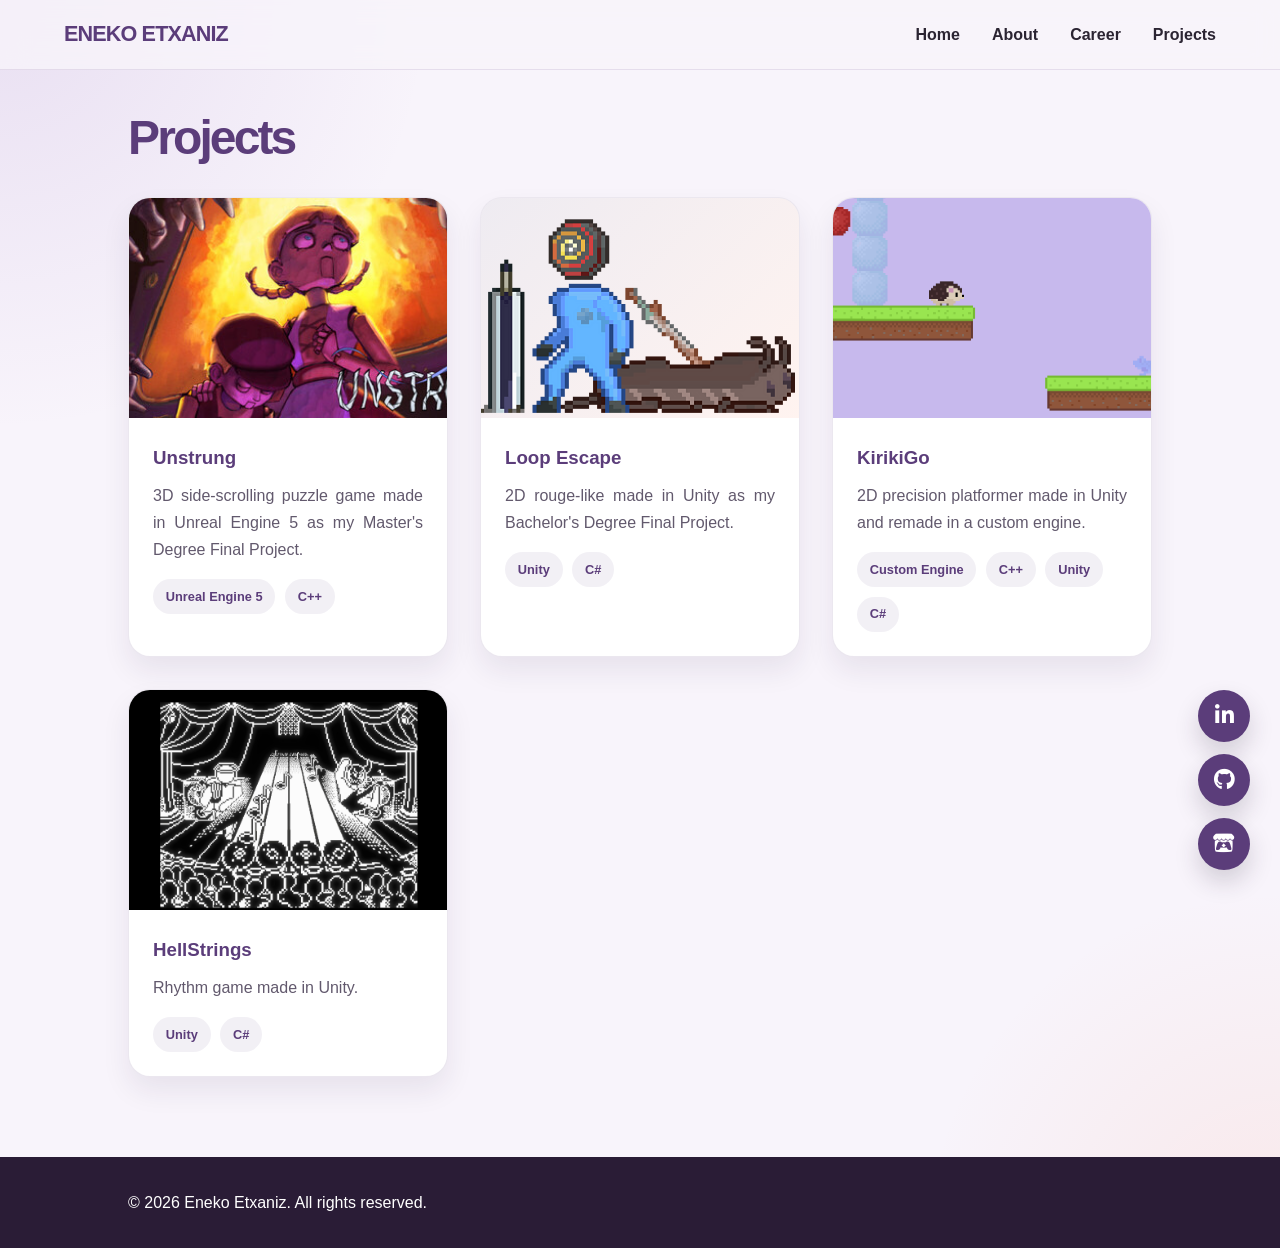
==== commit 7acfebdc: "Added unstrung and LoopEscape projects" ====
--- a/projects.html
+++ b/projects.html
@@ -29,6 +29,38 @@
 
             <div class="projects">
 
+                <a href="projects/unstrung.html" class="project-card">
+                    <div class="project-image">
+                        <img src="projects/images/Unstrung_header.jpg" alt="Unstrung gameplay screenshot">
+                    </div>
+                    <div class="project-content">
+                        <h3>Unstrung</h3>
+                        <p>
+                            3D side-scrolling puzzle game made in Unreal Engine 5 as my Master's Degree Final Project.
+                        </p>
+                        <div class="tags">
+                            <span class="tag">Unreal Engine 5</span>
+                            <span class="tag">C++</span>
+                        </div>
+                    </div>
+                </a>
+                
+                <a href="projects/loop-escape.html" class="project-card">
+                    <div class="project-image">
+                        <img src="projects/images/LoopEscape_Cover.png" alt="Loop Escape gameplay screenshot">
+                    </div>
+                    <div class="project-content">
+                        <h3>Loop Escape</h3>
+                        <p>
+                            2D rouge-like made in Unity as my Bachelor's Degree Final Project.
+                        </p>
+                        <div class="tags">
+                            <span class="tag">Unity</span>
+                            <span class="tag">C#</span>
+                        </div>
+                    </div>
+                </a>
+                
                 <a href="projects/kirikigo.html"  class="project-card">
 
                     <div class="project-image">
@@ -58,21 +90,23 @@
                     <div class="project-image">
                         <img src="projects/images/HellStrings_Gameplay.png" alt="HellStrings gameplay screenshot">
                     </div>
-                        <div class="project-content">
-    
-                            <h3>HellStrings</h3>
-    
-                            <p>
-                                Rhythm game made in Unity.
-                            </p>
-    
-                            <div class="tags">
-                                <span class="tag">Unity</span>
-                                <span class="tag">C#</span>
-                            </div>
-    
+                    <div class="project-content">
+
+                        <h3>HellStrings</h3>
+
+                        <p>
+                            Rhythm game made in Unity.
+                        </p>
+
+                        <div class="tags">
+                            <span class="tag">Unity</span>
+                            <span class="tag">C#</span>
                         </div>
-                    </a>
+
+                    </div>
+                </a>
+
+
 
             </div>
 
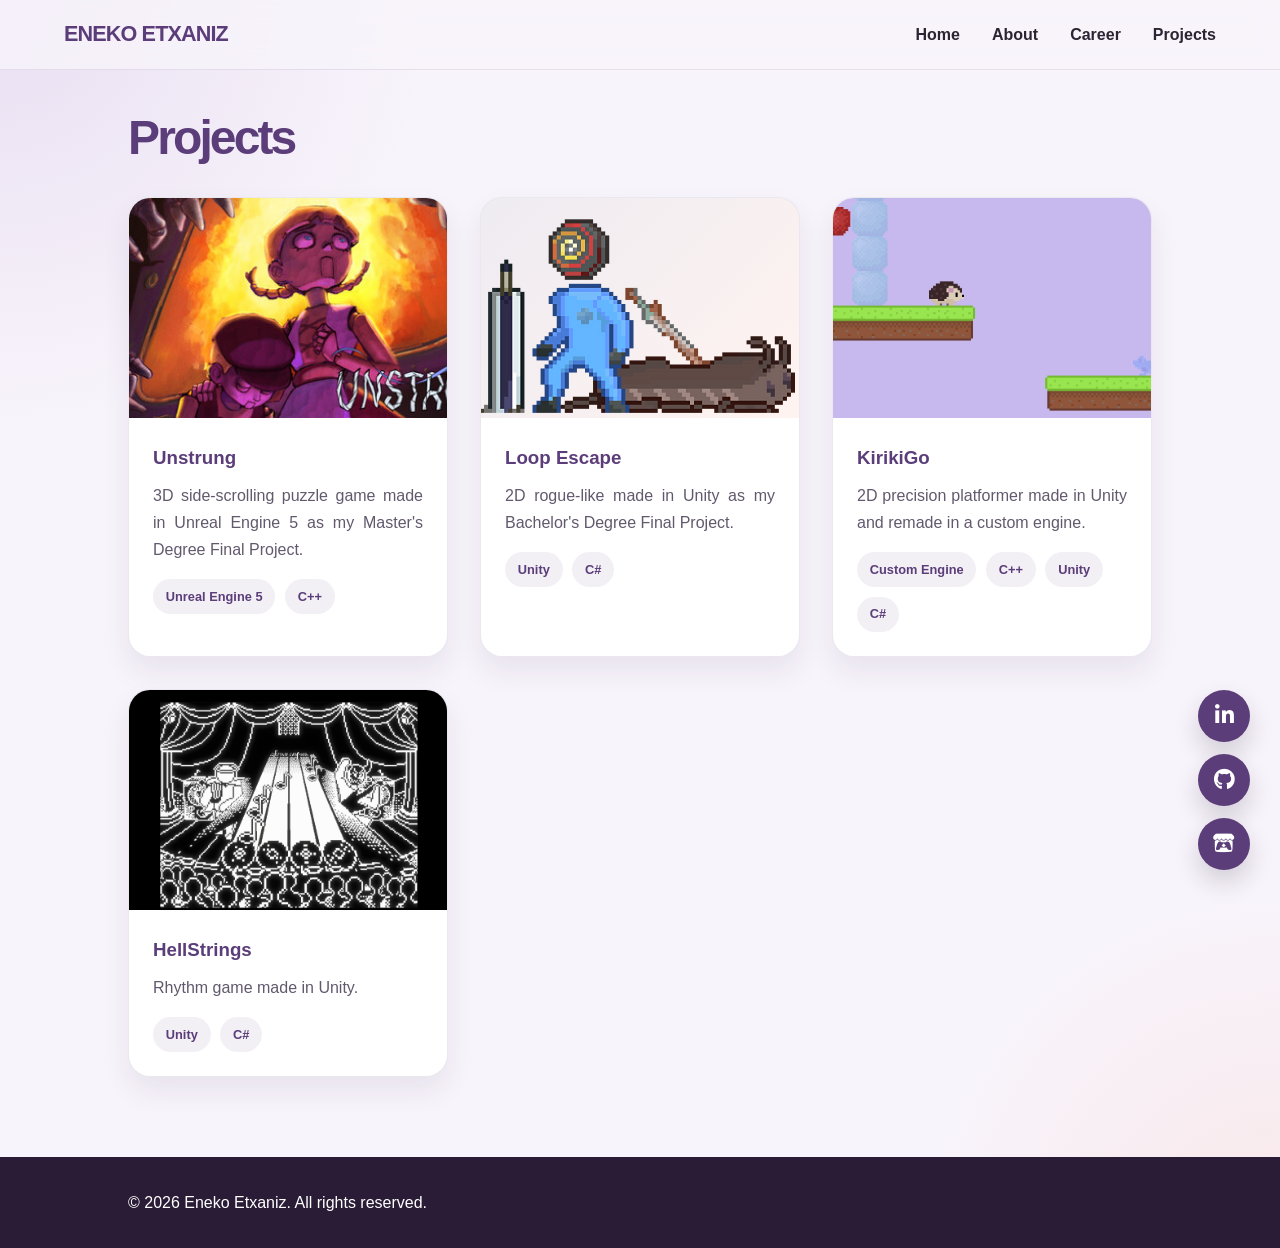
==== commit 66c0c25b: "Small Fixes" ====
--- a/projects.html
+++ b/projects.html
@@ -52,7 +52,7 @@
                     <div class="project-content">
                         <h3>Loop Escape</h3>
                         <p>
-                            2D rouge-like made in Unity as my Bachelor's Degree Final Project.
+                            2D rogue-like made in Unity as my Bachelor's Degree Final Project.
                         </p>
                         <div class="tags">
                             <span class="tag">Unity</span>
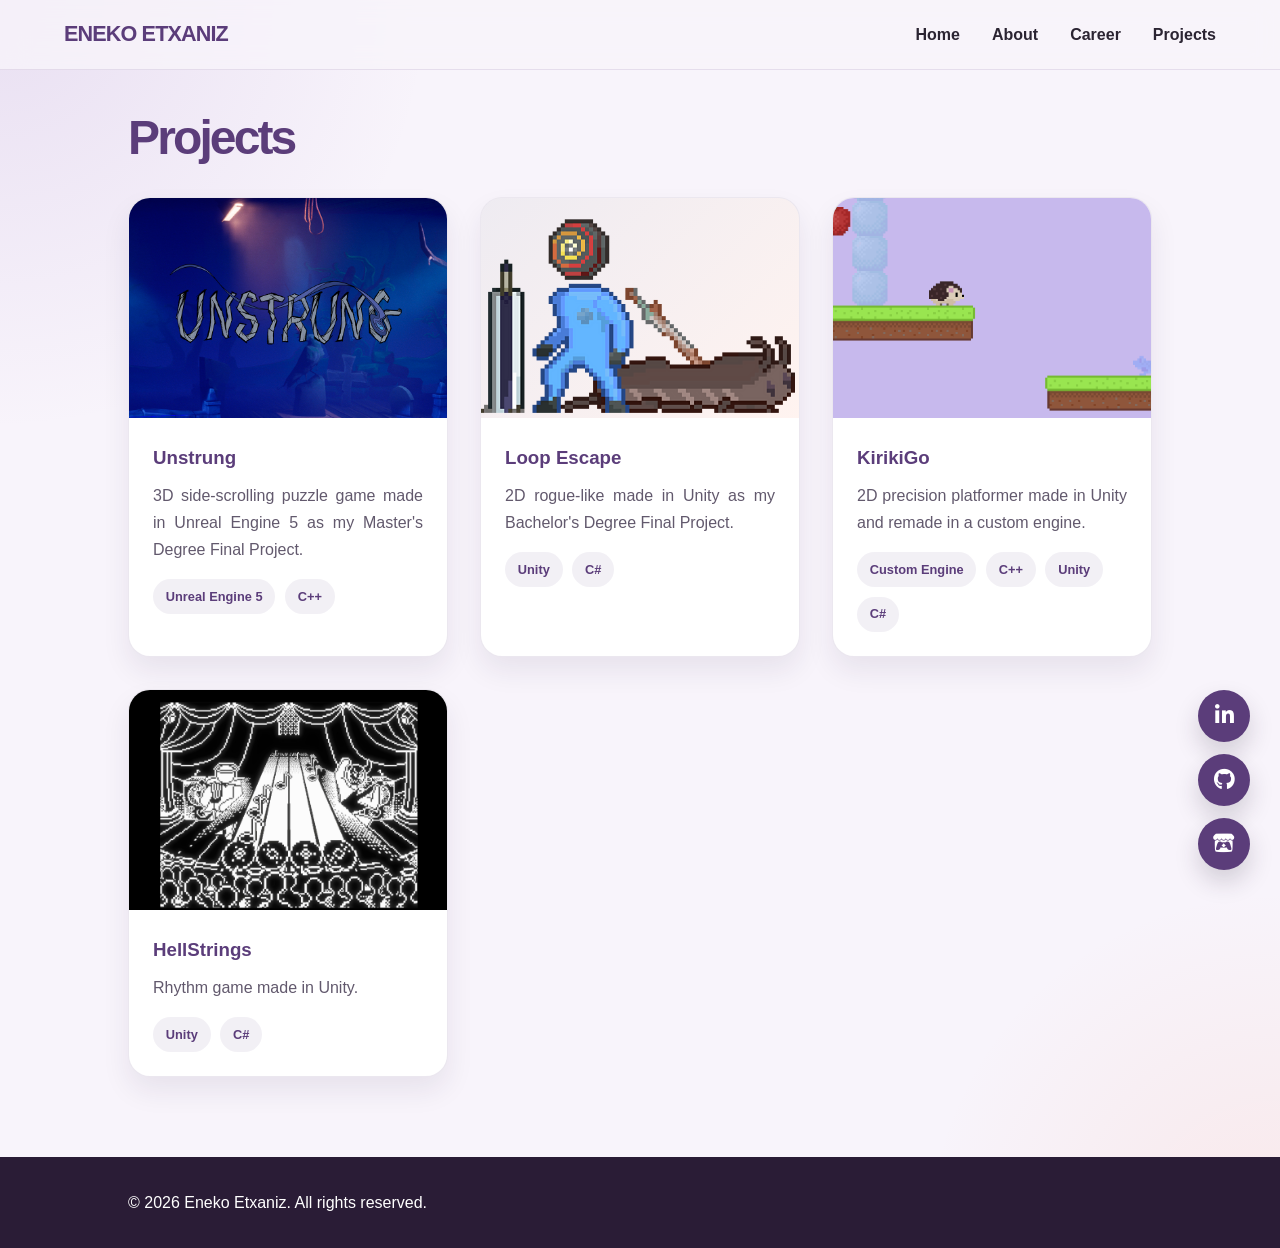
==== commit cc70918d: "Unstrung and Job update" ====
--- a/projects.html
+++ b/projects.html
@@ -31,7 +31,7 @@
 
                 <a href="projects/unstrung.html" class="project-card">
                     <div class="project-image">
-                        <img src="projects/images/Unstrung_header.jpg" alt="Unstrung gameplay screenshot">
+                        <img src="projects/images/Unstrung/Unstrung_CrowBanner.png" alt="Unstrung gameplay screenshot">
                     </div>
                     <div class="project-content">
                         <h3>Unstrung</h3>
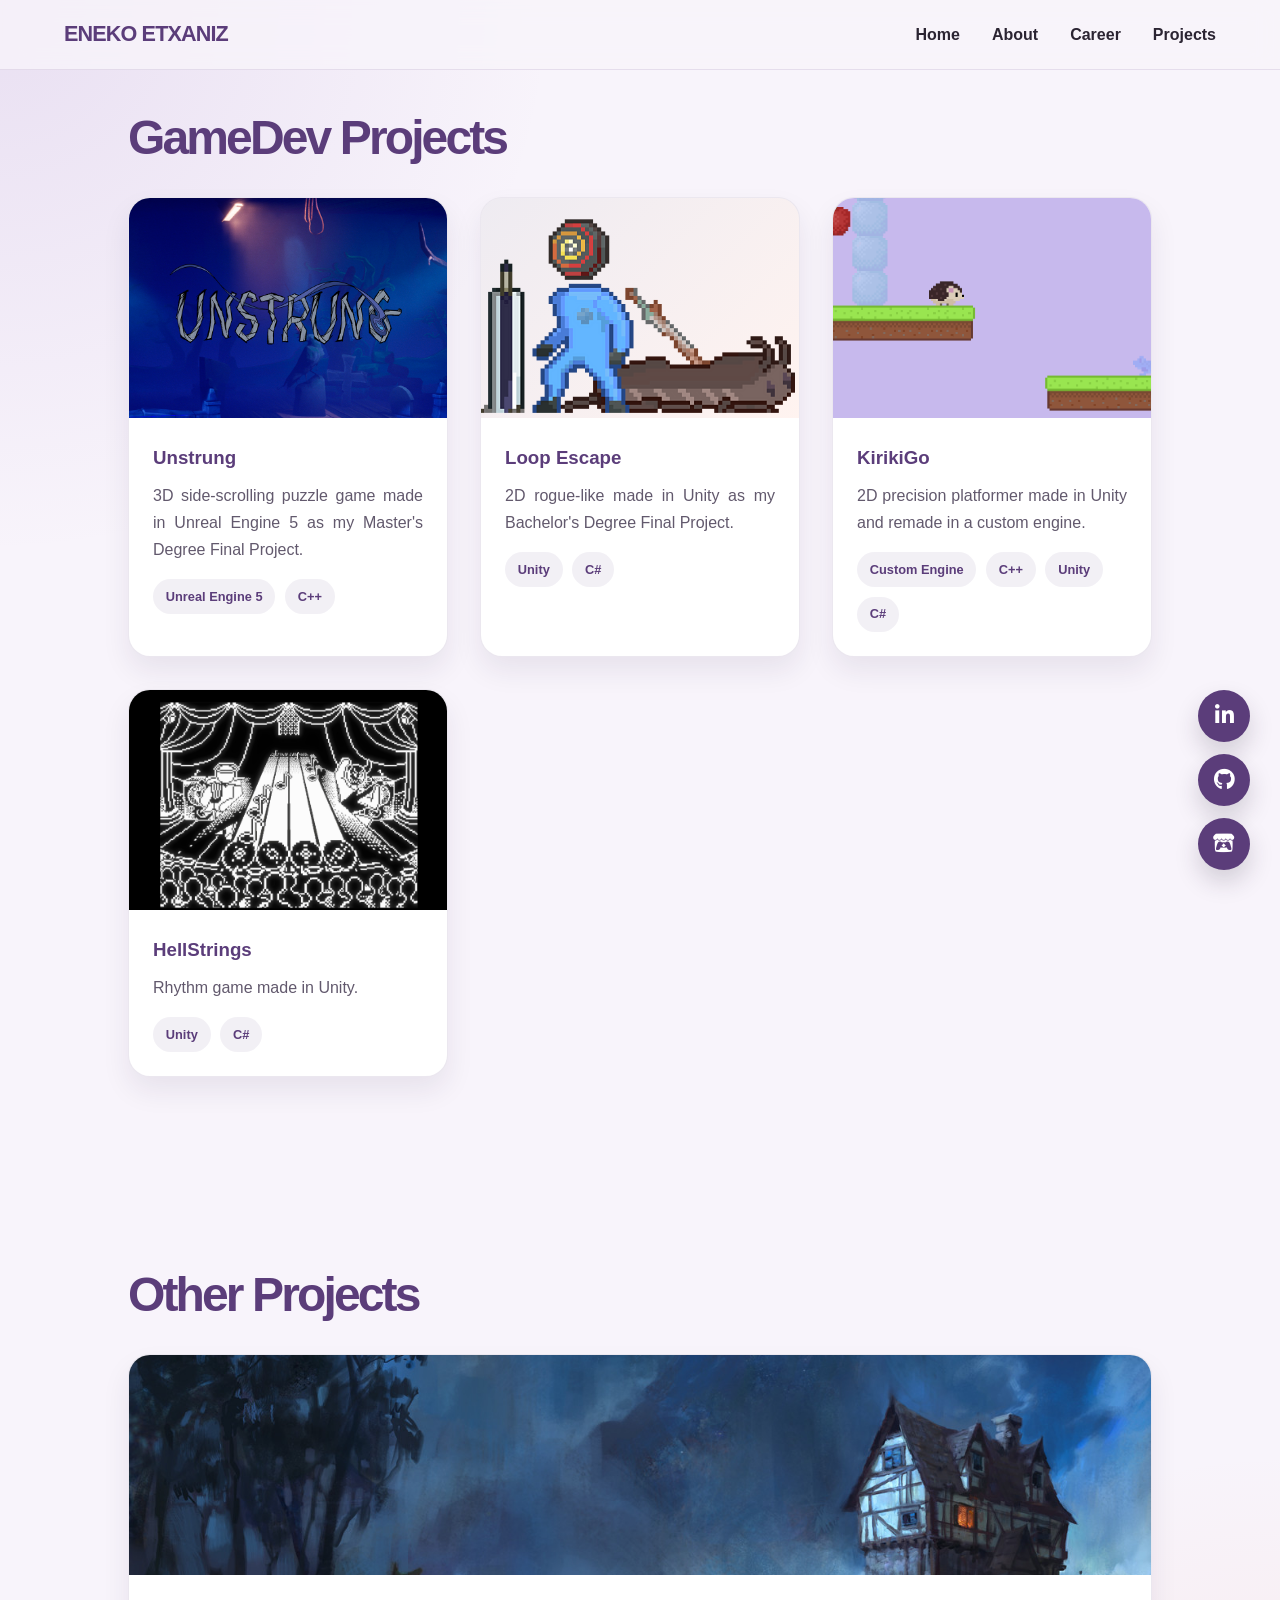
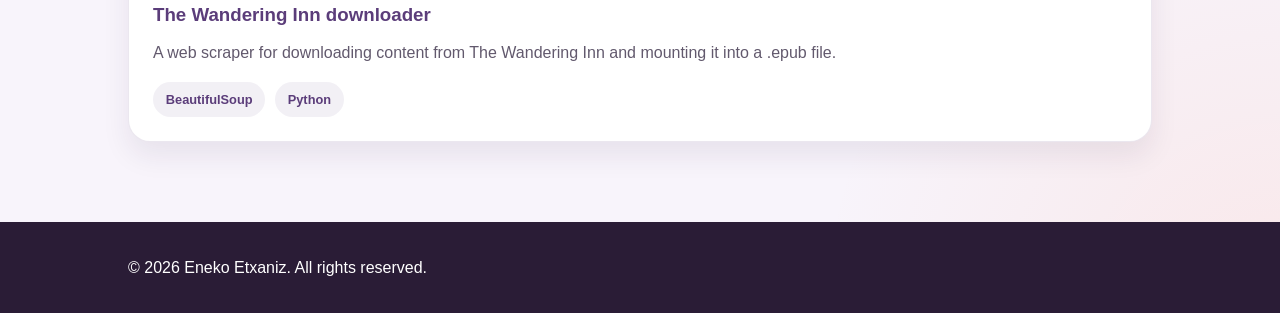
==== commit 93af32c3: "Adding TWI downloader" ====
--- a/projects.html
+++ b/projects.html
@@ -25,7 +25,7 @@
 
         <div class="section-container">
 
-            <h2 class="section-title">Projects</h2>
+            <h2 class="section-title">GameDev Projects</h2>
 
             <div class="projects">
 
@@ -114,6 +114,38 @@
 
     </section>
 
+
+    <!-- Projects -->
+    <section id="projects">
+
+        <div class="section-container">
+
+            <h2 class="section-title">Other Projects</h2>
+
+            <div class="projects">
+
+                <a href="https://github.com/Etxaniz100/TheWanderingInnDownloader" class="project-card">
+                    <div class="project-image">
+                        <img src="/projects/images/TWI_Banner.jpg" alt="The Wandering Inn, Image by John Anthony Di Giovanni">
+                    </div>
+                    <div class="project-content">
+                        <h3>The Wandering Inn downloader</h3>
+                        <p>
+                            A web scraper for downloading content from The Wandering Inn and mounting it into a .epub file.
+                        </p>
+                        <div class="tags">
+                            <span class="tag">BeautifulSoup</span>
+                            <span class="tag">Python</span>
+                        </div>
+                    </div>
+                </a>
+            </div>
+
+        </div>
+
+    </section>
+
+
     <div id="footer"></div>
 
     <div id="social-dock"></div>
